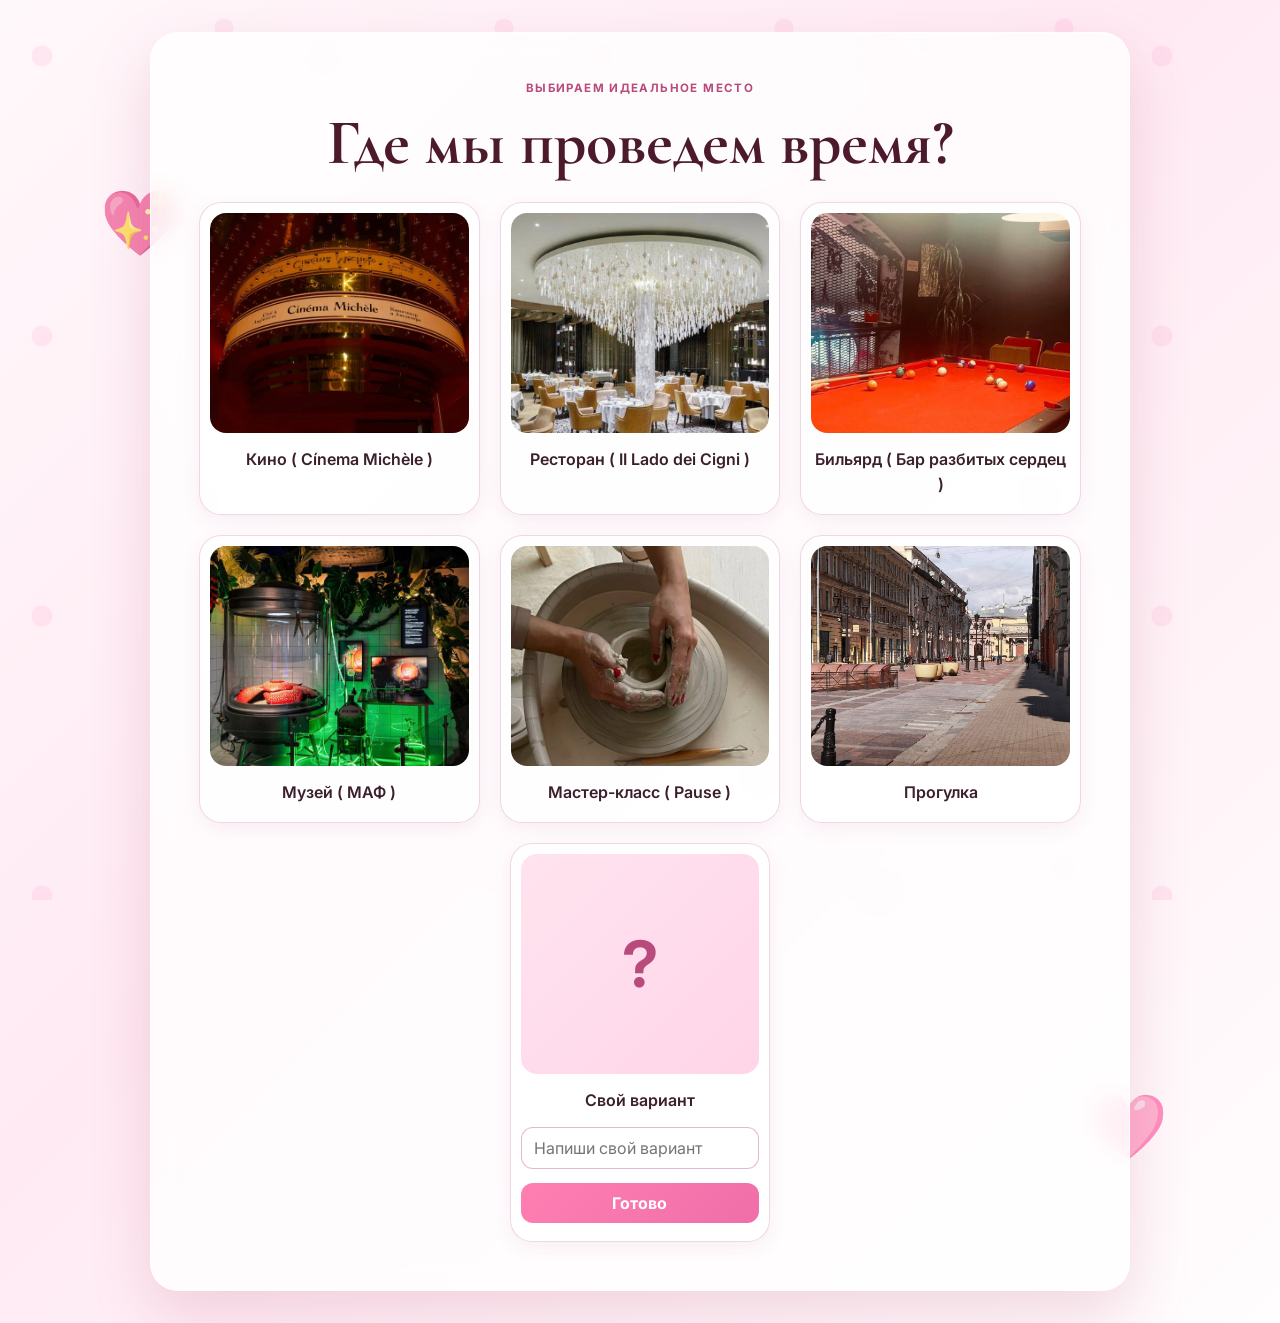
==== place.html @ 16d236d1 "Add files via upload" ====
<!DOCTYPE html>
<html lang="ru">
  <head>
    <meta charset="UTF-8" />
    <meta name="viewport" content="width=device-width, initial-scale=1.0" />
    <title>Выбери место</title>
    <link rel="preconnect" href="https://fonts.googleapis.com" />
    <link rel="preconnect" href="https://fonts.gstatic.com" crossorigin />
    <link href="https://fonts.googleapis.com/css2?family=Cormorant+Garamond:wght@400;500;600;700&family=Inter:wght@400;500;600;700&display=swap" rel="stylesheet" />
    <link rel="stylesheet" href="styles.css" />
  </head>
  <body data-page="place">
    <div class="page-shell">
      <div class="decor decor-left">💖</div>
      <div class="decor decor-right">🩷</div>

      <main class="card wide-card">
        <p class="eyebrow">Выбираем идеальное место</p>
        <h1>Где мы проведем время?</h1>

        <div class="place-grid">
          <button type="button" class="place-card" data-place="Кино ( Cínema Michèle )">
            <img src="cino.jpg" alt="Кино" />
            <span>Кино ( Cínema Michèle )</span>
          </button>

          <button type="button" class="place-card" data-place="Ресторан ( II Lado dei Cigni )">
            <img src="rest.jpg" alt="Ресторан" />
            <span>Ресторан ( II Lado dei Cigni )</span>
          </button>

          <button type="button" class="place-card" data-place="Бильярд ( Бар разбитых сердец )">
            <img src="bil.jpg" alt="Бильярд" />
            <span>Бильярд ( Бар разбитых сердец )</span>
          </button>

          <button type="button" class="place-card" data-place="Музей ( МАФ )">
            <img src="mus.jpg" alt="Музей" />
            <span>Музей ( МАФ )</span>
          </button>

          <button type="button" class="place-card" data-place="Мастер-класс ( Pause )">
            <img src="master.jpg" alt="Мастер-класс" />
            <span>Мастер-класс ( Pause )</span>
          </button>

          <button type="button" class="place-card" data-place="Прогулка">
            <img src="progul.jpg" alt="Прогулка" />
            <span>Прогулка</span>
          </button>

          <div class="place-card custom-card" data-place="Свой вариант">
            <div class="custom-placeholder">?</div>
            <span>Свой вариант</span>
            <input type="text" class="custom-place-input" maxlength="40" placeholder="Напиши свой вариант" aria-label="Свой вариант" />
            <button type="button" class="custom-place-btn">Готово</button>
          </div>
        </div>
      </main>
    </div>

    <script src="script.js"></script>
  </body>
</html>
---- styles.css ----
:root {
  --pink-50: #fff5f8;
  --pink-100: #ffe3ee;
  --pink-200: #ffc9dd;
  --pink-300: #ff9fc5;
  --pink-400: #ff7fb2;
  --pink-500: #f06ea9;
  --pink-700: #b84a7c;
  --rose-900: #4d1a2d;
  --bg: linear-gradient(135deg, #fff8fb 0%, #ffeaf3 45%, #fffdfd 100%);
  --card: rgba(255, 255, 255, 0.8);
  --shadow: rgba(177, 61, 108, 0.18);
  --black: #0f0b10;
  --text: #3b1f2c;
  --muted: #7a586a;
  --line: rgba(180, 99, 140, 0.2);
}

* {
  box-sizing: border-box;
}

html, body {
  margin: 0;
  min-height: 100%;
  font-family: "Inter", sans-serif;
  background: var(--bg);
  color: var(--text);
}

body {
  min-height: 100vh;
  display: flex;
  align-items: center;
  justify-content: center;
  padding: 32px 18px;
}

body::before {
  content: "";
  position: fixed;
  inset: 0;
  pointer-events: none;
  background-image: radial-gradient(circle at 15% 20%, rgba(255, 161, 204, 0.18) 0 10px, transparent 11px),
    radial-gradient(circle at 80% 10%, rgba(255, 121, 183, 0.12) 0 9px, transparent 10px),
    radial-gradient(circle at 72% 78%, rgba(255, 153, 210, 0.15) 0 11px, transparent 12px);
  background-size: 280px 280px;
}

.page-shell {
  position: relative;
  width: min(100%, 1200px);
  min-height: 680px;
  display: flex;
  align-items: center;
  justify-content: center;
}

.card {
  position: relative;
  width: min(100%, 620px);
  background: var(--card);
  backdrop-filter: blur(12px);
  border: 1px solid rgba(255, 255, 255, 0.8);
  border-radius: 28px;
  box-shadow: 0 24px 60px var(--shadow);
  padding: clamp(24px, 4vw, 48px);
  text-align: center;
}

.narrow-card {
  width: min(100%, 560px);
}

.wide-card {
  width: min(100%, 980px);
}

.result-card {
  width: min(100%, 720px);
}

.eyebrow {
  margin: 0 0 18px;
  color: var(--pink-700);
  font-weight: 700;
  letter-spacing: 0.12em;
  text-transform: uppercase;
  font-size: 0.72rem;
}

h1 {
  margin: 0;
  font-family: "Cormorant Garamond", serif;
  font-size: clamp(2.5rem, 5vw, 4.2rem);
  line-height: 0.95;
  color: var(--rose-900);
}

.subtitle,
.summary-text {
  color: var(--muted);
  font-size: 1.05rem;
  line-height: 1.7;
}

.name-form {
  margin-top: 28px;
  display: flex;
  flex-direction: column;
  align-items: stretch;
  gap: 12px;
}

.field-label {
  text-align: left;
  font-size: 0.75rem;
  letter-spacing: 0.1em;
  text-transform: uppercase;
  color: var(--pink-700);
  font-weight: 700;
}

input,
select {
  width: 100%;
  border: 1px solid var(--line);
  border-radius: 16px;
  background: rgba(255, 255, 255, 0.7);
  color: var(--text);
  font-size: 1.05rem;
  padding: 16px 18px;
  outline: none;
  transition: border-color 0.2s ease, box-shadow 0.2s ease, transform 0.2s ease;
}

input:focus,
select:focus {
  border-color: var(--pink-400);
  box-shadow: 0 0 0 5px rgba(240, 110, 169, 0.14);
}

.primary-btn,
.secondary-btn,
.answer-btn,
.place-card {
  font: inherit;
}

.primary-btn,
.secondary-btn {
  display: inline-flex;
  align-items: center;
  justify-content: center;
  min-height: 58px;
  padding: 0 24px;
  border: none;
  border-radius: 18px;
  text-decoration: none;
  cursor: pointer;
  transition: transform 0.2s ease, box-shadow 0.2s ease, opacity 0.2s ease;
}

.primary-btn {
  background: linear-gradient(135deg, var(--pink-400), var(--pink-500));
  color: white;
  box-shadow: 0 12px 26px rgba(240, 110, 169, 0.25);
  font-weight: 700;
}

.secondary-btn {
  background: rgba(255, 255, 255, 0.7);
  color: var(--rose-900);
  border: 1px solid var(--line);
}

.primary-btn:hover,
.secondary-btn:hover,
.answer-btn:hover,
.place-card:hover {
  transform: translateY(-2px);
}

.error-message {
  min-height: 24px;
  margin: 0;
  color: #b12d5d;
  font-weight: 600;
  text-align: left;
}

.answer-zone {
  position: relative;
  min-height: 220px;
  margin-top: 28px;
  display: flex;
  align-items: center;
  justify-content: center;
  gap: 18px;
}

.answer-btn {
  position: relative;
  border: none;
  border-radius: 18px;
  min-width: 150px;
  min-height: 68px;
  font-size: 1.2rem;
  font-weight: 800;
  cursor: pointer;
  transition: transform 0.2s ease, box-shadow 0.2s ease, left 0.2s ease, top 0.2s ease;
}

.yes-btn {
  background: linear-gradient(135deg, #ffb5d1, #ff7bb1);
  color: white;
  box-shadow: 0 14px 24px rgba(255, 127, 178, 0.27);
}

.no-btn {
  background: linear-gradient(135deg, #1a171b, #070508);
  color: white;
  box-shadow: 0 14px 24px rgba(0, 0, 0, 0.25);
}

.place-grid {
  margin-top: 28px;
  display: grid;
  grid-template-columns: repeat(3, minmax(220px, 1fr));
  gap: 20px;
}

.place-card {
  display: flex;
  flex-direction: column;
  align-items: center;
  gap: 14px;
  width: 100%;
  padding: 10px 10px 16px;
  background: rgba(255, 255, 255, 0.75);
  border: 1px solid rgba(209, 140, 176, 0.35);
  border-radius: 22px;
  text-align: center;
  color: var(--text);
  box-shadow: 0 6px 18px rgba(179, 86, 129, 0.09);
  cursor: pointer;
  transition: transform 0.25s ease, box-shadow 0.25s ease;
}

.place-card img,
.custom-placeholder {
  width: 100%;
  height: 220px;
  object-fit: cover;
  border-radius: 16px;
  transition: transform 0.28s ease;
}

.place-card:hover img,
.place-card:hover .custom-placeholder {
  transform: scale(1.06);
}

.place-card span {
  font-size: 1rem;
  line-height: 1.6;
  color: var(--text);
  font-weight: 600;
}

.custom-placeholder {
  display: flex;
  align-items: center;
  justify-content: center;
  background: linear-gradient(135deg, #ffe3ef, #ffd5e8);
  color: var(--pink-700);
  font-size: 4rem;
  font-weight: 700;
}

.custom-card {
  grid-column: 2;
  justify-self: center;
  width: min(100%, 260px);
  padding-bottom: 18px;
}

.custom-place-input {
  width: 100%;
  border: 1px solid rgba(224, 166, 194, 0.8);
  border-radius: 12px;
  background: rgba(255, 255, 255, 0.85);
  color: var(--text);
  padding: 10px 12px;
  font: inherit;
  outline: none;
  transition: border-color 0.2s ease, box-shadow 0.2s ease;
}

.custom-place-input:focus {
  border-color: var(--pink-400);
  box-shadow: 0 0 0 4px rgba(240, 110, 169, 0.12);
}

.custom-place-btn {
  width: 100%;
  border: none;
  border-radius: 12px;
  background: linear-gradient(135deg, var(--pink-400), var(--pink-500));
  color: white;
  padding: 10px 12px;
  font: inherit;
  font-weight: 700;
  cursor: pointer;
  transition: transform 0.2s ease, box-shadow 0.2s ease;
}

.custom-place-btn:hover {
  transform: translateY(-1px);
  box-shadow: 0 8px 18px rgba(240, 110, 169, 0.2);
}

.picker-box {
  display: grid;
  grid-template-columns: 1.6fr 0.8fr;
  gap: 24px;
  margin-top: 28px;
}

.calendar-panel,
.time-panel {
  background: rgba(255, 255, 255, 0.7);
  border: 1px solid var(--line);
  border-radius: 22px;
  padding: 18px;
}

.calendar-header {
  display: flex;
  align-items: center;
  justify-content: space-between;
  gap: 12px;
  margin-bottom: 16px;
  color: var(--pink-700);
  font-weight: 700;
}

.calendar-title-wrap {
  display: flex;
  flex: 1;
  flex-direction: column;
  align-items: center;
  text-align: center;
}

.month-nav {
  width: 40px;
  height: 40px;
  border: 1px solid rgba(224, 166, 194, 0.8);
  border-radius: 12px;
  background: rgba(255, 255, 255, 0.75);
  color: var(--rose-900);
  font-size: 1.7rem;
  line-height: 1;
  cursor: pointer;
  transition: transform 0.2s ease, opacity 0.2s ease;
}

.month-nav:hover:not(:disabled) {
  transform: translateY(-1px);
}

.month-nav:disabled {
  opacity: 0.45;
  cursor: not-allowed;
}

.calendar-note {
  font-size: 0.72rem;
  opacity: 0.8;
}

.date-options {
  display: grid;
  grid-template-columns: repeat(3, minmax(100px, 1fr));
  gap: 10px;
}

.date-option {
  border: 1px solid rgba(224, 166, 194, 0.8);
  border-radius: 14px;
  background: #fff;
  color: var(--text);
  padding: 10px 8px;
  cursor: pointer;
  transition: background 0.2s ease, transform 0.2s ease, border-color 0.2s ease;
}

.date-option.selected {
  background: linear-gradient(135deg, #ffe3ef, #ffc9dd);
  border-color: var(--pink-400);
  color: var(--rose-900);
  box-shadow: inset 0 0 0 1px rgba(255, 255, 255, 0.7);
}

.date-option:hover {
  transform: translateY(-1px);
}

.time-panel {
  display: flex;
  flex-direction: column;
  justify-content: center;
}

.time-options {
  display: grid;
  grid-template-columns: repeat(2, minmax(88px, 1fr));
  gap: 10px;
  margin-top: 12px;
}

.time-option {
  border: 1px solid rgba(224, 166, 194, 0.8);
  border-radius: 12px;
  background: #fff;
  color: var(--text);
  padding: 10px 8px;
  cursor: pointer;
  transition: background 0.2s ease, transform 0.2s ease, border-color 0.2s ease;
}

.time-option.selected {
  background: linear-gradient(135deg, #ffe3ef, #ffc9dd);
  border-color: var(--pink-400);
  color: var(--rose-900);
}

.time-option:hover {
  transform: translateY(-1px);
}

.final-actions {
  margin-top: 28px;
  display: flex;
  justify-content: center;
  flex-wrap: wrap;
  gap: 16px;
}

.decor {
  position: absolute;
  font-size: clamp(2.2rem, 5vw, 5rem);
  opacity: 0.7;
  pointer-events: none;
}

.decor-left {
  left: 5%;
  top: 12%;
}

.decor-right {
  right: 6%;
  bottom: 10%;
}

@media (max-width: 800px) {
  .place-grid {
    grid-template-columns: repeat(2, minmax(170px, 1fr));
  }

  .picker-box {
    grid-template-columns: 1fr;
  }

  .date-options {
    grid-template-columns: repeat(2, minmax(110px, 1fr));
  }
}

@media (max-width: 560px) {
  body {
    padding: 18px 12px;
  }

  .place-grid {
    grid-template-columns: 1fr;
  }

  .answer-zone {
    flex-direction: column;
    gap: 12px;
  }

  .answer-btn {
    width: 100%;
  }
}
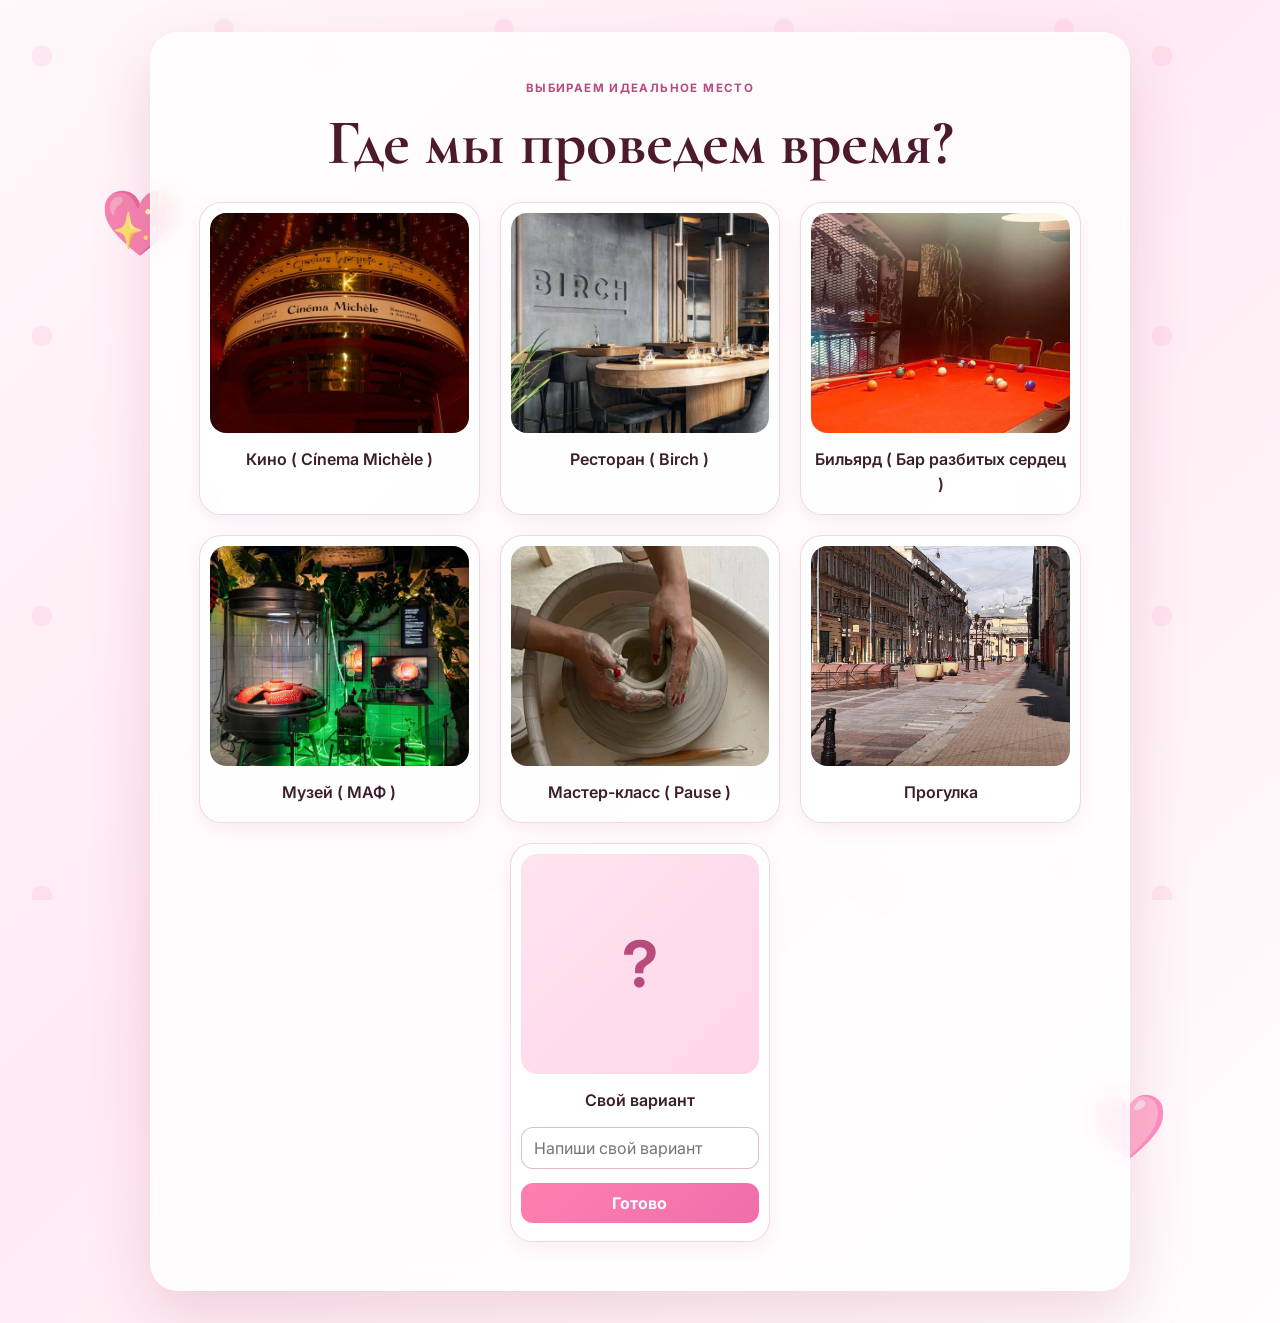
==== commit d9801c71: "Add files via upload" ====
--- a/place.html
+++ b/place.html
@@ -24,9 +24,9 @@
             <span>Кино ( Cínema Michèle )</span>
           </button>
 
-          <button type="button" class="place-card" data-place="Ресторан ( II Lado dei Cigni )">
+          <button type="button" class="place-card" data-place="Ресторан ( Birch )">
             <img src="rest.jpg" alt="Ресторан" />
-            <span>Ресторан ( II Lado dei Cigni )</span>
+            <span>Ресторан ( Birch )</span>
           </button>
 
           <button type="button" class="place-card" data-place="Бильярд ( Бар разбитых сердец )">
